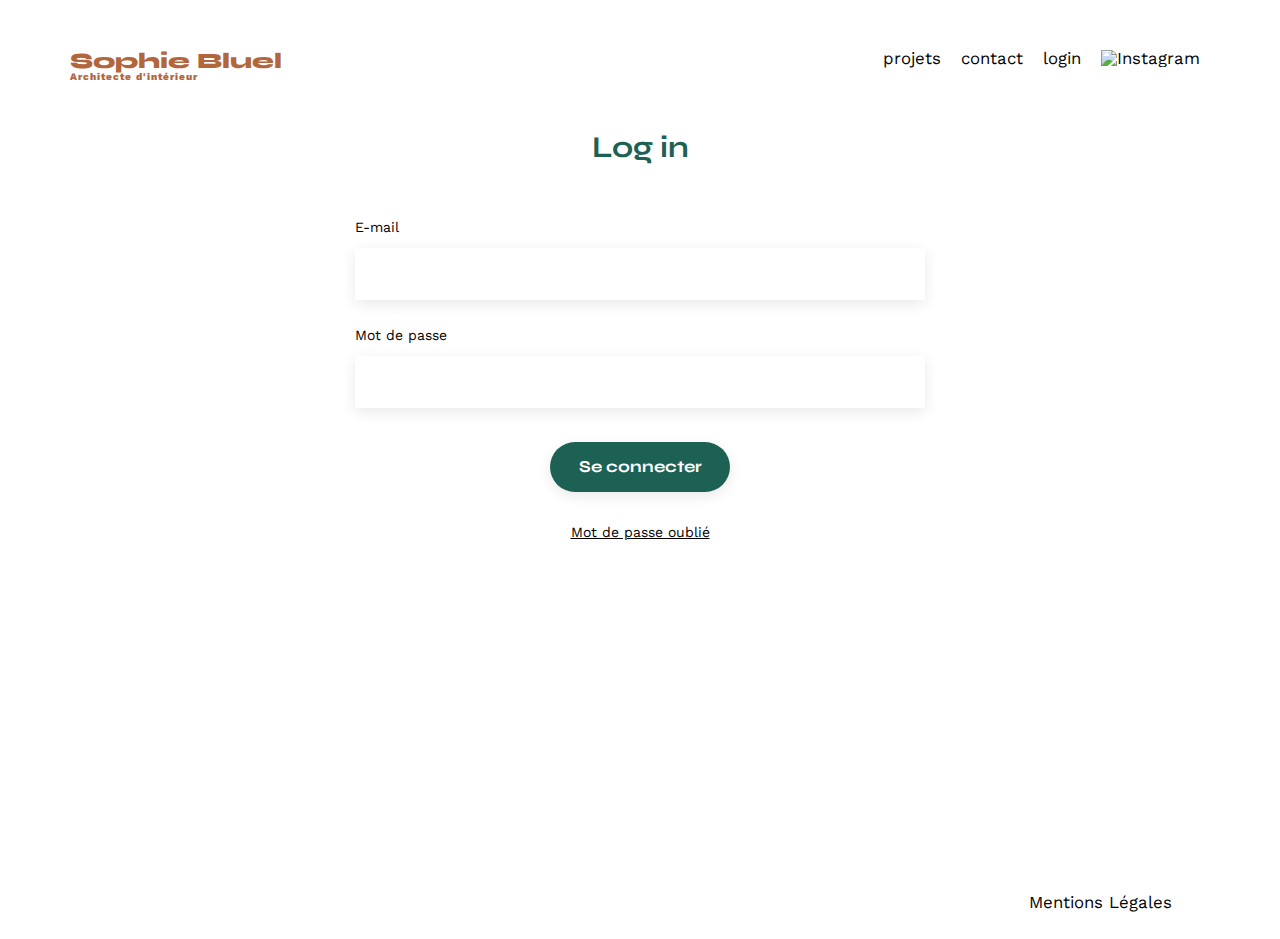
==== FrontEnd/login.html @ f0a5695a "step 2.1 done" ====
<!DOCTYPE html>
<html lang="fr">

<head>
    <meta charset="utf-8">
    <meta name="viewport" content="width=device-width, initial-scale=1.0">
    <link rel="preconnect" href="https://fonts.googleapis.com">
    <link rel="preconnect" href="https://fonts.gstatic.com" crossorigin>
    <link href="https://fonts.googleapis.com/css2?family=Syne:wght@700;800&family=Work+Sans&display=swap"
        rel="stylesheet">
    <link rel="stylesheet" href="./assets/style.css">
    <title>Login</title>
</head>

<body>
    <script src="login.js"></script>
    <header>
        <h1>Sophie Bluel <span>Architecte d'intérieur</span></h1>
        <nav>
            <ul>
                <li>projets</li>
                <li>contact</li>
                <li>
                    <a href="login.html#loginpage">login</a>
                </li>
                <li><img src="./assets/icons/instagram.png" alt="Instagram"></li>
            </ul>
        </nav>
    </header>
    <main>
        <section id="login">
            <h2>Log in</h2>

            <form action="#" method="post">
                <label for="email">E-mail</label>
                <input type="text" name="email" id="email">
                <label for="motdepasse">Mot de passe</label>
                <input type="text" name="motdepasse" id="motdepasse">
                <input type="submit" value="Se connecter">
            </form>
            <a id="motdepasseoublie" href="motdepasseoublie">Mot de passe oublié</a>
        </section>
    </main>

    <footer class="loginfooter">
		<nav>
			<ul>
				<li>Mentions Légales</li>
			</ul>
		</nav>
	</footer>
</body>

</html>
---- FrontEnd/assets/style.css ----
/* http://meyerweb.com/eric/tools/css/reset/
   v2.0 | 20110126
   License: none (public domain)
*/

html,
body,
div,
span,
applet,
object,
iframe,
h1,
h2,
h3,
h4,
h5,
h6,
p,
blockquote,
pre,
a,
abbr,
acronym,
address,
big,
cite,
code,
del,
dfn,
em,
img,
ins,
kbd,
q,
s,
samp,
small,
strike,
strong,
sub,
sup,
tt,
var,
b,
u,
i,
center,
dl,
dt,
dd,
ol,
ul,
li,
fieldset,
form,
label,
legend,
table,
caption,
tbody,
tfoot,
thead,
tr,
th,
td,
article,
aside,
canvas,
details,
embed,
figure,
figcaption,
footer,
header,
hgroup,
menu,
nav,
output,
ruby,
section,
summary,
time,
mark,
audio,
video {
	margin: 0;
	padding: 0;
	border: 0;
	font-size: 100%;
	font: inherit;
	vertical-align: baseline;
}

/* HTML5 display-role reset for older browsers */
article,
aside,
details,
figcaption,
figure,
footer,
header,
hgroup,
menu,
nav,
section {
	display: block;
}

body {
	line-height: 1;
}

ol,
ul {
	list-style: none;
}

blockquote,
q {
	quotes: none;
}

blockquote:before,
blockquote:after,
q:before,
q:after {
	content: '';
	content: none;
}

table {
	border-collapse: collapse;
	border-spacing: 0;
}

/** end reset css**/
body {
	max-width: 1140px;
	margin: auto;
	font-family: 'Work Sans';
	font-size: 14px;
}

header {
	display: flex;
	justify-content: space-between;
	margin: 50px 0
}

section {
	margin: 50px 0
}

h1 {
	display: flex;
	flex-direction: column;
	font-family: 'Syne';
	font-size: 22px;
	font-weight: 800;
	color: #B1663C
}

h1>span {
	font-family: 'Work Sans';
	font-size: 10px;
	letter-spacing: 0.1em;
	;
}

h2 {
	font-family: 'Syne';
	font-weight: 700;
	font-size: 30px;
	color: #1D6154
}

nav ul {
	display: flex;
	align-items: center;
	list-style-type: none;

}

nav li {
	padding: 0 10px;
	font-size: 1.2em;
}

li:hover {
	color: #B1663C;
}

#introduction {
	display: flex;
	align-items: center;
}

#introduction figure {
	flex: 1
}

#introduction img {
	display: block;
	margin: auto;
	width: 80%;
}

#introduction article {
	flex: 1
}

#introduction h2 {
	margin-bottom: 1em;
}

#introduction p {
	margin-bottom: 0.5em;
}

#portfolio h2 {
	text-align: center;
	margin-bottom: 1em;
}

.gallery {
	width: 100%;
	display: grid;
	grid-template-columns: 1fr 1fr 1fr;
	grid-column-gap: 20px;
	grid-row-gap: 20px;
}

.gallery img {
	width: 100%;

}

#contact, #login {
	width: 50%;
	margin: auto;
}

#contact>*, #login>* {
	text-align: center;

}

#contact h2, #login h2 {
	margin-bottom: 20px;
}

#contact form, #login form {
	text-align: left;
	margin-top: 30px;
	display: flex;
	flex-direction: column;
}

#contact input, #login input {
	height: 50px;
	font-size: 1.2em;
	border: none;
	box-shadow: 0px 4px 14px rgba(0, 0, 0, 0.09);
}

#contact label, #login label {
	margin: 2em 0 1em 0;
}

#contact textarea, #login textarea {
	border: none;
	box-shadow: 0px 4px 14px rgba(0, 0, 0, 0.09);
}

input[type="submit"] {
	font-family: 'Syne';
	font-weight: 700;
	color: white;
	background-color: #1D6154;
	margin: 2em auto;
	width: 180px;
	text-align: center;
	border-radius: 60px;
}

footer nav ul {
	display: flex;
	justify-content: flex-end;
	margin: 2em
}

.filtres {
	display: flex;
	justify-content: space-around;
	margin: 51px 20% 51px 20%;
}

.button-tous,
.button-objets,
.button-appartements,
.button-hôtelsetrestaurants {
	background-color: #FFFFFF;
	border: 1px solid #1D6154;
	border-radius: 60px;
	font-family: 'Syne';
	font-style: normal;
	font-weight: 700;
	font-size: 16px;
	color:#1D6154;
	width: auto;
    height: 37px;
	padding: 0px 20px 0px 20px;
}

.button-tous:hover,
.button-objets:hover,
.button-appartements:hover,
.button-hôtelsetrestaurants:hover {
	background-color:#1D6154;
	color:#FFFFFF;
}

#motdepasseoublie {
	text-decoration: underline;
	display: flex;
    justify-content: center;
}

a {
	text-decoration: none;
	color: black;
}

header img {
	Width: 19.36px;
    Height:	19.36px;
}

/* footer {
	background-color: #FFFFFF;
}

body {
	background-color: #E5E5E5;
} */

.loginfooter {
	margin-top: 355px;
}
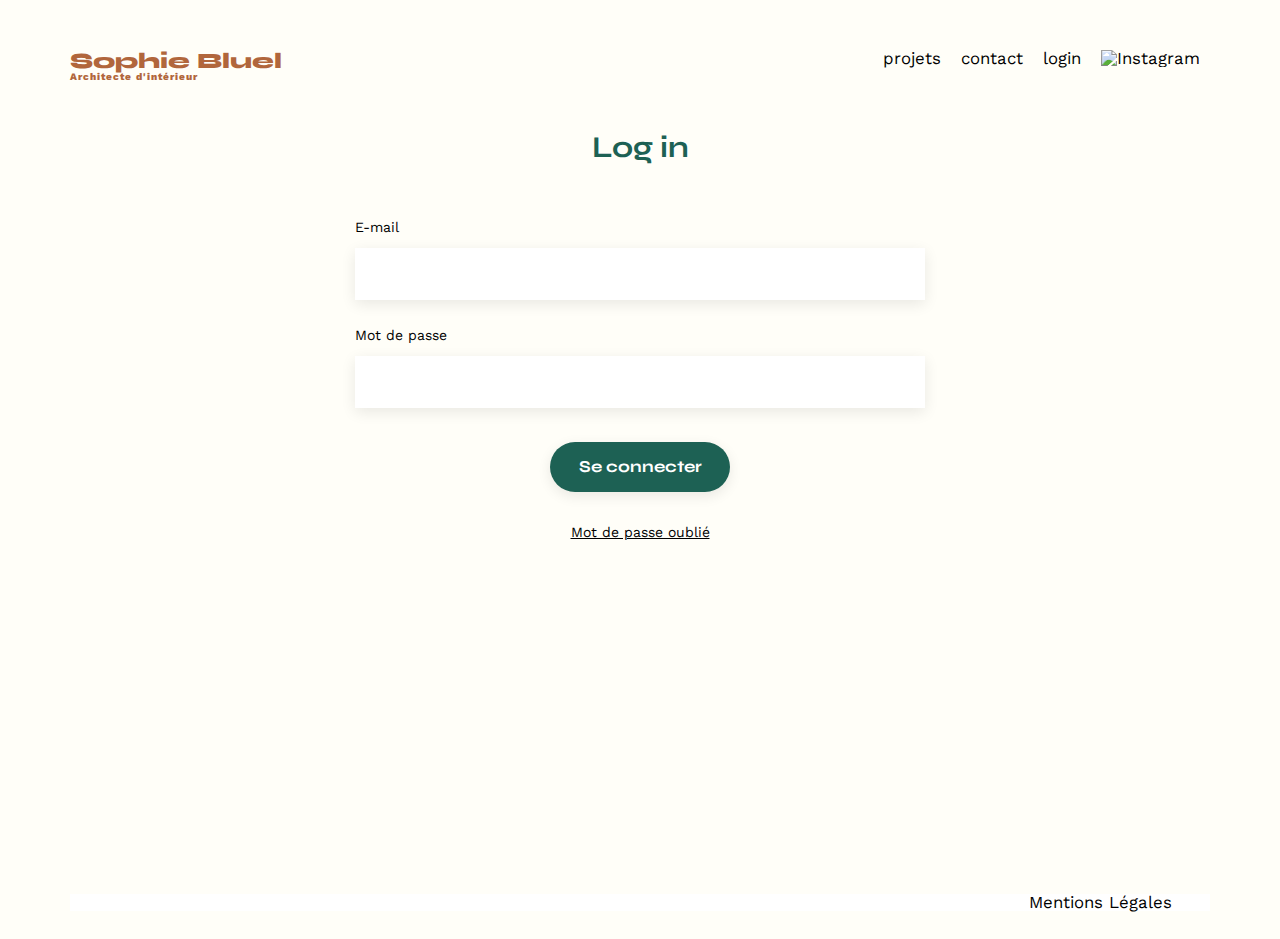
==== commit 254f817a: "step 3 wip" ====
--- a/FrontEnd/login.html
+++ b/FrontEnd/login.html
@@ -13,7 +13,6 @@
 </head>
 
 <body>
-    <script src="login.js"></script>
     <header>
         <h1>Sophie Bluel <span>Architecte d'intérieur</span></h1>
         <nav>
@@ -31,12 +30,12 @@
         <section id="login">
             <h2>Log in</h2>
 
-            <form action="#" method="post">
+            <form action="#" method="post" id="submitform">
                 <label for="email">E-mail</label>
                 <input type="text" name="email" id="email">
                 <label for="motdepasse">Mot de passe</label>
                 <input type="text" name="motdepasse" id="motdepasse">
-                <input type="submit" value="Se connecter">
+                <input type="submit" value="Se connecter" id="submit">
             </form>
             <a id="motdepasseoublie" href="motdepasseoublie">Mot de passe oublié</a>
         </section>
@@ -49,6 +48,7 @@
 			</ul>
 		</nav>
 	</footer>
+    <script src="login.js"></script>
 </body>
 
 </html>--- a/FrontEnd/assets/style.css
+++ b/FrontEnd/assets/style.css
@@ -236,39 +236,46 @@
 
 }
 
-#contact, #login {
+#contact,
+#login {
 	width: 50%;
 	margin: auto;
 }
 
-#contact>*, #login>* {
+#contact>*,
+#login>* {
 	text-align: center;
 
 }
 
-#contact h2, #login h2 {
+#contact h2,
+#login h2 {
 	margin-bottom: 20px;
 }
 
-#contact form, #login form {
+#contact form,
+#login form {
 	text-align: left;
 	margin-top: 30px;
 	display: flex;
 	flex-direction: column;
 }
 
-#contact input, #login input {
+#contact input,
+#login input {
 	height: 50px;
 	font-size: 1.2em;
 	border: none;
 	box-shadow: 0px 4px 14px rgba(0, 0, 0, 0.09);
 }
 
-#contact label, #login label {
+#contact label,
+#login label {
 	margin: 2em 0 1em 0;
 }
 
-#contact textarea, #login textarea {
+#contact textarea,
+#login textarea {
 	border: none;
 	box-shadow: 0px 4px 14px rgba(0, 0, 0, 0.09);
 }
@@ -287,7 +294,7 @@
 footer nav ul {
 	display: flex;
 	justify-content: flex-end;
-	margin: 2em
+	margin: 2em;
 }
 
 .filtres {
@@ -307,9 +314,9 @@
 	font-style: normal;
 	font-weight: 700;
 	font-size: 16px;
-	color:#1D6154;
+	color: #1D6154;
 	width: auto;
-    height: 37px;
+	height: 37px;
 	padding: 0px 20px 0px 20px;
 }
 
@@ -317,14 +324,14 @@
 .button-objets:hover,
 .button-appartements:hover,
 .button-hôtelsetrestaurants:hover {
-	background-color:#1D6154;
-	color:#FFFFFF;
+	background-color: #1D6154;
+	color: #FFFFFF;
 }
 
 #motdepasseoublie {
 	text-decoration: underline;
 	display: flex;
-    justify-content: center;
+	justify-content: center;
 }
 
 a {
@@ -334,17 +341,75 @@
 
 header img {
 	Width: 19.36px;
-    Height:	19.36px;
-}
-
-/* footer {
-	background-color: #FFFFFF;
+	Height: 19.36px;
 }
 
 body {
-	background-color: #E5E5E5;
-} */
+	background-color: #fffef8;
+}
 
 .loginfooter {
 	margin-top: 355px;
-}+}
+
+footer nav {
+	list-style-type: none;
+	background-color: #FFFFFF;
+}
+
+#editbar {
+	background-color: #000000;
+	display: flex;
+	justify-content: center;
+	/* width: 100%;
+	position: absolute;
+    top: 0; left: 0; */
+	height: 59px;
+}
+
+#modeedition {
+	width: 130px;
+	display: flex;
+	flex-direction: row-reverse;
+	justify-content: space-between;
+	background-color: #000000;
+	color: #FFFFFF;
+	border: #000000;
+	font-size: 16px;
+	margin-top: auto;
+	margin-bottom: auto;
+}
+
+#publish {
+	Width: 216px;
+    Height: 38px;
+	font-size: 14px;
+	background: #FFFFFF;
+    border-radius: 60px;
+	margin-top: auto;
+	margin-bottom: auto;
+}
+
+
+
+
+
+
+
+
+/* .modale1 {
+	position: fixed;
+	margin: 601px 402px auto 408px;
+	background: rgba(0, 0, 0, 1); 
+}
+
+.modale-wrapper {
+	position: absolute;
+	width: 55%;
+	height: 731px;
+	margin: 500px auto auto auto;
+	background: #FFFFFF;
+	border-radius: 10px;
+	border: solid 2px black;
+	
+} */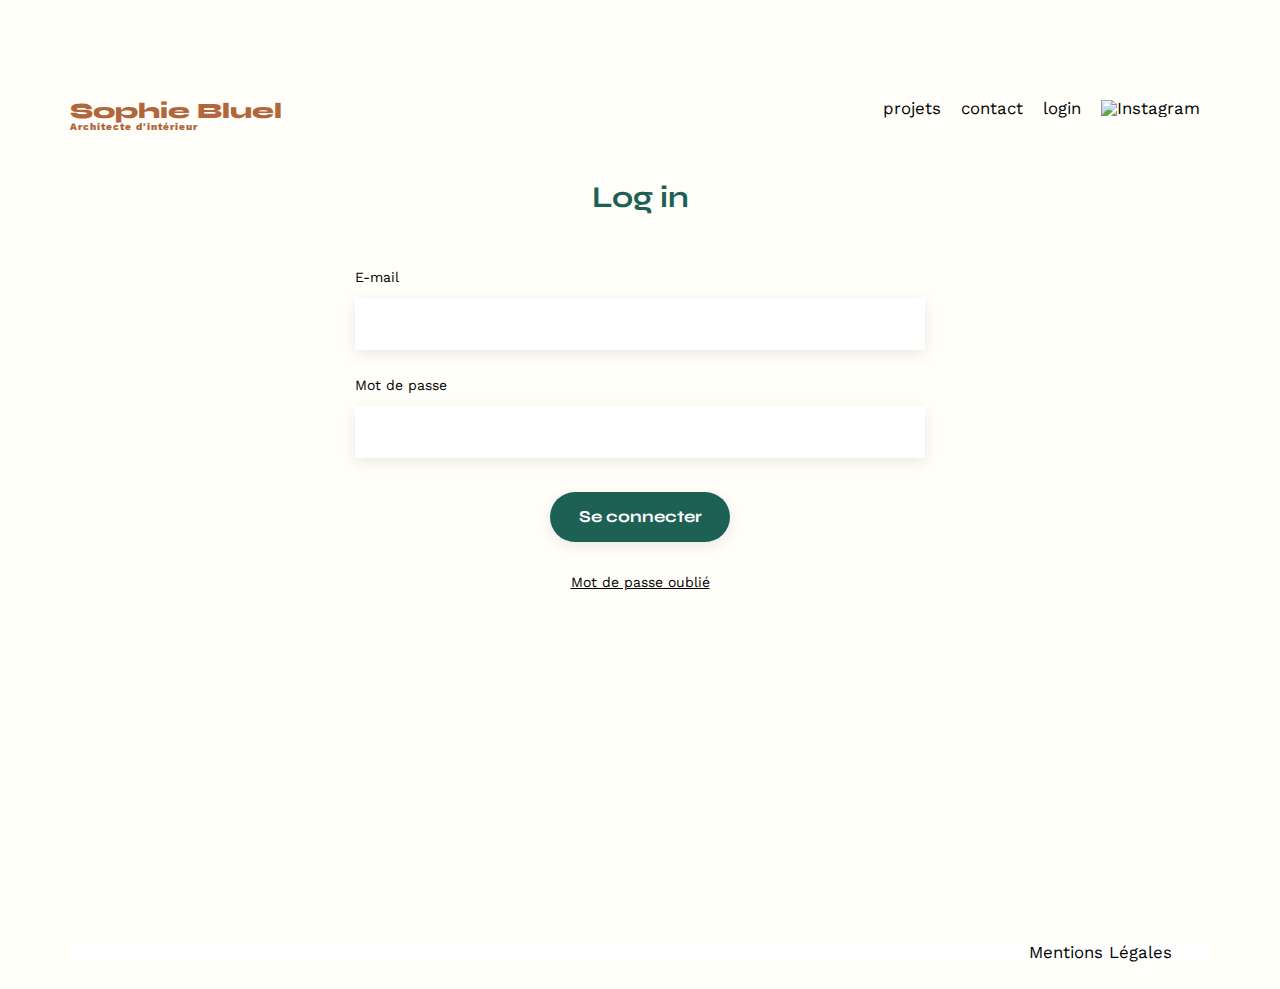
==== commit 9535e7f5: "step 3.3 wip" ====
--- a/FrontEnd/login.html
+++ b/FrontEnd/login.html
@@ -34,7 +34,7 @@
                 <label for="email">E-mail</label>
                 <input type="text" name="email" id="email">
                 <label for="motdepasse">Mot de passe</label>
-                <input type="text" name="motdepasse" id="motdepasse">
+                <input type="password" name="motdepasse" id="motdepasse">
                 <input type="submit" value="Se connecter" id="submit">
             </form>
             <a id="motdepasseoublie" href="motdepasseoublie">Mot de passe oublié</a>
--- a/FrontEnd/assets/style.css
+++ b/FrontEnd/assets/style.css
@@ -72,7 +72,6 @@
 figure,
 figcaption,
 footer,
-header,
 hgroup,
 menu,
 nav,
@@ -194,6 +193,7 @@
 #introduction {
 	display: flex;
 	align-items: center;
+	margin-bottom: 0;
 }
 
 #introduction figure {
@@ -233,7 +233,6 @@
 
 .gallery img {
 	width: 100%;
-
 }
 
 #contact,
@@ -357,14 +356,20 @@
 	background-color: #FFFFFF;
 }
 
+#editbar div {
+	background-color: #000000;
+	display: flex;
+	justify-content: center;
+	height: 59px;
+	margin: 0;
+	padding: 0;
+}
+
 #editbar {
-	background-color: #000000;
-	display: flex;
-	justify-content: center;
-	/* width: 100%;
+	width: 100vw;
 	position: absolute;
-    top: 0; left: 0; */
-	height: 59px;
+	top: 0;
+	left: 0;
 }
 
 #modeedition {
@@ -376,40 +381,317 @@
 	color: #FFFFFF;
 	border: #000000;
 	font-size: 16px;
+	font-weight: 300;
 	margin-top: auto;
 	margin-bottom: auto;
 }
 
 #publish {
 	Width: 216px;
-    Height: 38px;
+	Height: 38px;
 	font-size: 14px;
 	background: #FFFFFF;
-    border-radius: 60px;
+	border-radius: 60px;
 	margin-top: auto;
 	margin-bottom: auto;
-}
-
-
-
-
-
-
-
-
-/* .modale1 {
+	border: solid #000000;
+}
+
+.fa-solid-fa-pen-to-square {
+	color: #FFFFFF;
+}
+
+#editprofil {
+	display: flex;
+	flex-direction: row-reverse;
+	justify-content: flex-end;
+	margin-top: 5px;
+	margin-left: 10%;
+	font-size: 14px;
+}
+
+#editprojects {
+	display: flex;
+	flex-direction: row-reverse;
+	justify-content: space-between;
+	font-size: 14px;
+	width: 77px;
+	margin-left: 31px;
+}
+
+.edittitlebox {
+	display: flex;
+	justify-content: center;
+	height: 36px;
+}
+
+button {
+	border-style: none;
+	background-color: #FFFFFF;
+}
+
+.edittitlebox i {
+	display: flex;
+	align-items: center;
+	font-weight: 300;
+}
+
+#editprofil i {
+	font-weight: 300;
+}
+
+#modaleditgallery {
 	position: fixed;
-	margin: 601px 402px auto 408px;
-	background: rgba(0, 0, 0, 1); 
-}
-
-.modale-wrapper {
+	display: flex;
+	align-items: center;
+	justify-content: center;
+	top: 0;
+	left: 0;
+	width: 100%;
+	height: 100%;
+	background: rgba(0, 0, 0, 0.3);
+}
+
+.modal-wrapper {
 	position: absolute;
-	width: 55%;
-	height: 731px;
-	margin: 500px auto auto auto;
+	width: 630px;
+	height: 730px;
 	background: #FFFFFF;
 	border-radius: 10px;
 	border: solid 2px black;
-	
-} */+}
+
+.modaltitle {
+	color: #000000;
+	font-family: 'Work Sans';
+	font-style: normal;
+	font-weight: 400;
+	font-size: 26px;
+	line-height: 30px;
+	text-align: center;
+	margin-top: 35px;
+}
+
+.close-icon>i {
+	width: 12px;
+	height: 12px;
+	font-weight: 800;
+	margin-top: 20px;
+	margin-right: 20px;
+}
+
+.close-icon {
+	display: flex;
+	justify-content: flex-end;
+}
+
+header {
+	margin-top: 100px;
+}
+
+.modalgallery {
+	display: grid;
+	grid-template-columns: 1fr 1fr 1fr 1fr 1fr;
+	grid-column-gap: 7.5px;
+	grid-row-gap: 7.5px;
+	margin: 45px 105px 45px 105px;
+}
+
+.modalgallery img {
+	width: 100%;
+}
+
+.line {
+	border: 1px solid #B3B3B3;
+	width: 420px;
+	margin-bottom: 35px;
+}
+
+
+#addProject {
+	color: #FFFFFF;
+	background: #1D6154;
+	border-radius: 60px;
+	font-weight: 700;
+	font-size: 14px;
+	Width: 237px;
+	Height: 36px;
+	margin-bottom: 25px;
+}
+
+#deleteGallery {
+	color: #D65353;
+	font-size: 14px;
+}
+
+.fa-solid.fa-trash-can {
+	color: #FFFFFF;
+	display: flex;
+	justify-content: center;
+	align-items: center;
+	font-size: 9px;
+}
+
+#trashButton {
+	background-color: #000000;
+	width: 17px;
+	height: 17px;
+	border-radius: 2px;
+	position: absolute;
+	margin-top: 6px;
+	margin-left: 54px;
+}
+
+.fa-arrows-up-down-left-right {
+	color: #FFFFFF;
+	display: flex;
+	justify-content: center;
+	align-items: center;
+	font-size: 9px;
+}
+
+#multiArrowsButton {
+	background-color: #000000;
+	width: 17px;
+	height: 17px;
+	border-radius: 2px;
+	position: absolute;
+	margin-top: 6px;
+	margin-left: 35px;
+}
+
+.options {
+	display: flex;
+	align-items: center;
+	flex-direction: column;
+	position: absolute;
+	top: 78%;
+	left: 105px;
+}
+
+#submitwork {
+	display: flex;
+	flex-direction: column;
+	align-items: left;
+}
+
+#iconsDiv {
+	display: flex;
+	justify-content: space-between;
+	align-items: center;
+	/* margin: 0px 30px 0px 30px; */
+}
+
+#addpicturelabel {
+	display: flex;
+	align-items: center;
+	justify-content: center;
+
+}
+
+#imagewrapper {
+	height: 169px;
+	width: 420px;
+	border-radius: 3px;
+	background: #E8F1F7;
+	margin-top: 36px;
+	display: flex;
+	align-items: center;
+	flex-direction: column;
+
+}
+
+#addtitle {
+	height: 51px;
+	width: 420px;
+	border: #FFFFFF;
+	box-shadow: 0px 4px 14px rgba(0, 0, 0, 0.09);
+	margin-top: 10px;
+}
+
+#choosecategory {
+	height: 51px;
+	width: 420px;
+	border: #FFFFFF;
+	box-shadow: 0px 4px 14px rgba(0, 0, 0, 0.09);
+	margin-top: 10px;
+}
+
+
+.secondmodalline {
+	border: 1px solid #B3B3B3;
+	width: 420px;
+	margin-top: 47px;
+
+}
+
+#submitproject {
+	height: 36px;
+	width: 237px;
+	background: #A7A7A7;
+	margin-top: 32px;
+	border: none;
+}
+
+
+#submitwork {
+	margin: 0px 105px px 105px;
+}
+
+
+#submitwork>label {
+	display: flex;
+	text-align: left;
+	margin-top: 47px;
+}
+
+#addworkwrapper {
+	display: flex;
+	flex-direction: column;
+	justify-content: space-around;
+	width: 70%;
+	margin: auto;
+}
+
+.arrow-icon>i {
+	width: 16px;
+	height: 16px;
+	font-weight: 1000;
+}
+
+.arrow-icon {
+
+	margin-top: 20px;
+	margin-left: 20px;
+	display: flex;
+	justify-content: center;
+	align-items: center;
+}
+
+i.fa-thin.fa-image {
+	height: 46px;
+	width: 58px;
+	color: #B9C5CC;
+	font-weight: 800;
+}
+
+#imagebutton {
+	background: #CBD6DC;
+	color: #306685;
+	border-radius: 50px;
+	width: 173px;
+	height: 36px;
+	border-radius: 50px;
+	margin-top: 21px;
+}
+
+#imagewrapper p {
+	color: #444444;
+	font-size: 10px;
+	height: 12px;
+	width: 94px;
+	margin-top: 7px;
+
+
+
+}